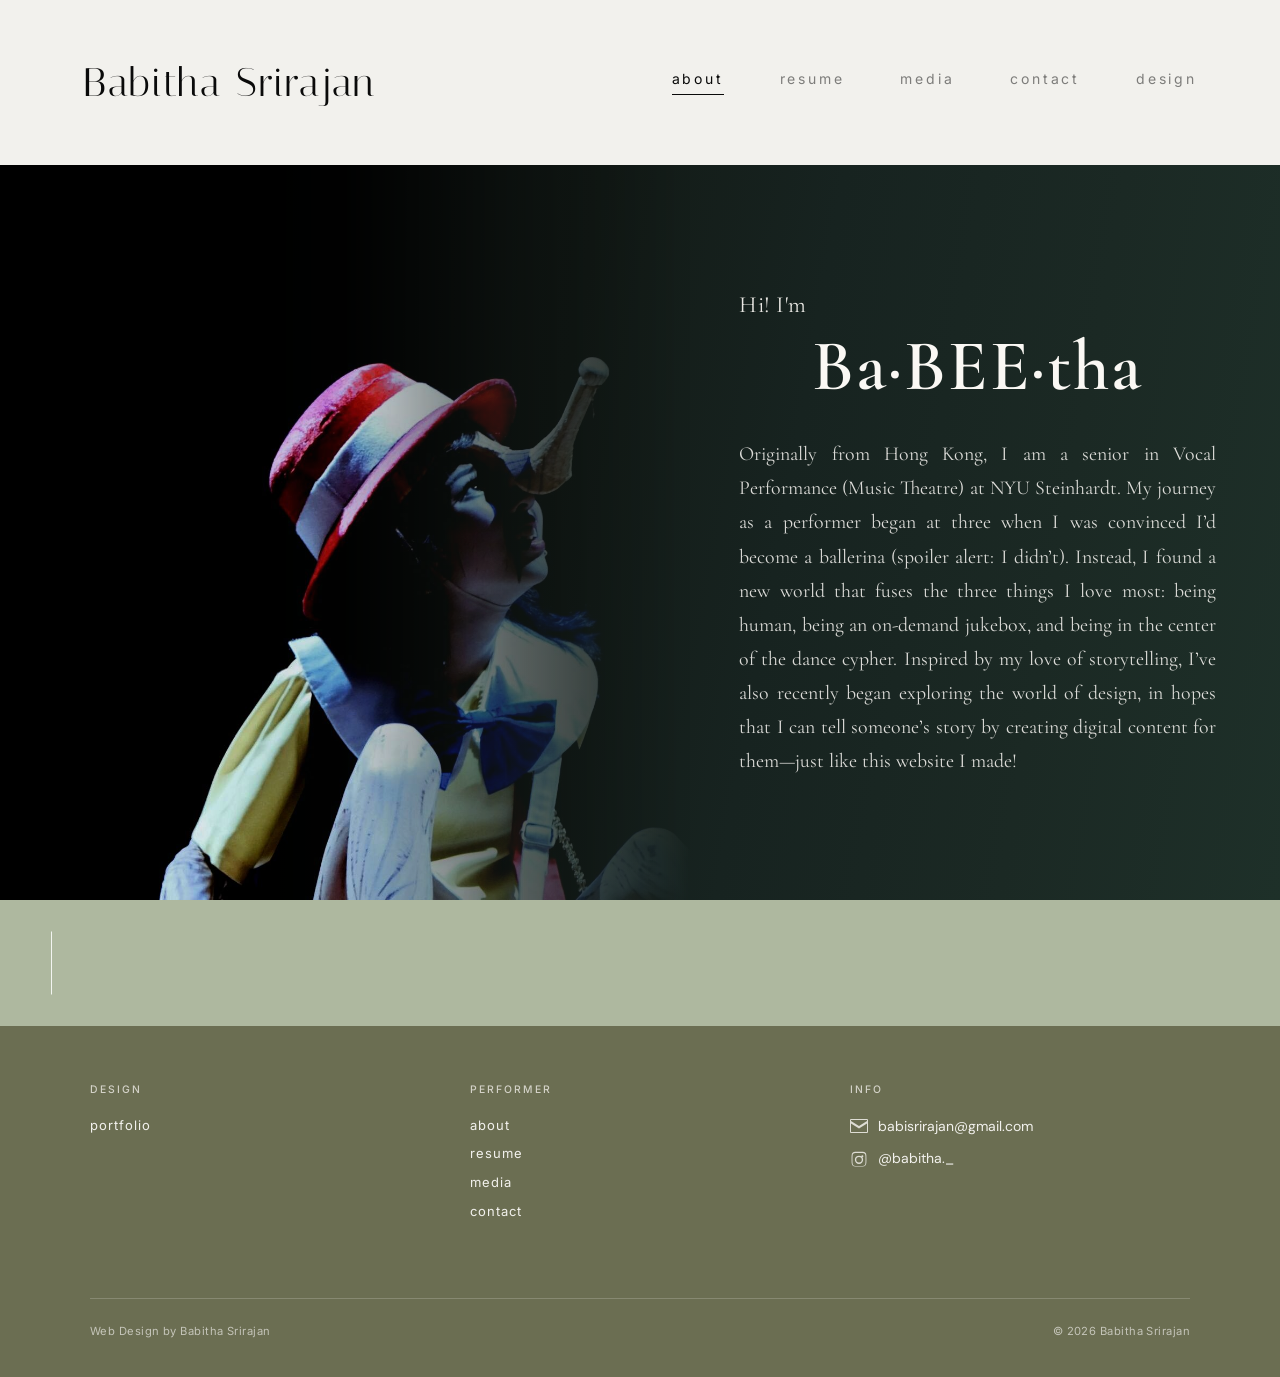
==== about.html @ 876d9d2a "Initial commit: portfolio site (HTML, CSS, assets)" ====
<!DOCTYPE html>
<html lang="en">
  <head>
    <meta charset="utf-8" />
    <meta name="viewport" content="width=device-width, initial-scale=1" />
    <title>About — Babitha Srirajan</title>
    <link rel="preconnect" href="https://fonts.googleapis.com" />
    <link rel="preconnect" href="https://fonts.gstatic.com" crossorigin />
    <link
      href="https://fonts.googleapis.com/css2?family=Cormorant+Garamond:ital,wght@0,300;0,400;0,600;1,400&family=DM+Sans:ital,wght@0,400;0,500;1,400&family=Inter:wght@400;500&family=Italiana&display=swap"
      rel="stylesheet"
    />
    <link rel="stylesheet" href="css/styles.css" />
    <link rel="stylesheet" href="css/about.css" />
  </head>
  <body class="page-about">
    <header class="site-header">
      <div class="site-header-inner">
        <a class="logo" href="index.html">Babitha Srirajan</a>
        <button
          type="button"
          class="nav-toggle"
          data-nav-toggle
          aria-expanded="false"
          aria-label="Open menu"
        >
          Menu
        </button>
        <nav class="nav-main" data-nav aria-label="Primary">
          <a class="is-active" href="about.html">about</a>
          <a href="resume.html">resume</a>
          <a href="gallery.html">media</a>
          <a href="contact.html">contact</a>
          <a href="portfolio.html">design</a>
        </nav>
      </div>
    </header>

    <main>
      <section class="about-hero" aria-labelledby="about-hero-name">
        <div class="about-hero-media">
          <img
            src="pinocchio.jpeg"
            width="1200"
            height="1600"
            alt="Babitha Srirajan in costume on stage"
          />
        </div>
        <div class="about-hero-copy">
          <p class="about-hero-kicker">Hi! I'm</p>
          <h1 class="about-hero-name" id="about-hero-name">Ba·BEE·tha</h1>
          <div class="about-hero-body">
            <p>
              Originally from Hong Kong, I am a senior in Vocal Performance (Music Theatre) at NYU
              Steinhardt. My journey as a performer began at three when I was convinced I’d become a
              ballerina (spoiler alert: I didn’t). Instead, I found a new world that fuses the three
              things I love most: being human, being an on-demand jukebox, and being in the center of
              the dance cypher. Inspired by my love
              of storytelling, I’ve also recently began exploring the world of design, in hopes that I
              can tell someone’s story by creating digital content for them—just like this website I
              made!
            </p>
          </div>
        </div>
      </section>
      <div class="about-spacer" aria-hidden="true"></div>
    </main>

    <footer class="site-footer">
      <div class="container home-footer-grid">
        <div class="home-footer-col">
          <h3 class="home-footer-heading">Design</h3>
          <a class="home-footer-link" href="portfolio.html">portfolio</a>
        </div>
        <div class="home-footer-col">
          <h3 class="home-footer-heading">Performer</h3>
          <nav class="home-footer-nav" aria-label="Footer">
            <a href="about.html">about</a>
            <a href="resume.html">resume</a>
            <a href="gallery.html">media</a>
            <a href="contact.html">contact</a>
          </nav>
        </div>
        <div class="home-footer-col">
          <h3 class="home-footer-heading">Info</h3>
          <p class="home-footer-line">
            <svg
              class="home-footer-icon"
              width="18"
              height="14"
              viewBox="0 0 18 14"
              aria-hidden="true"
            >
              <path
                fill="currentColor"
                d="M1 0h16a1 1 0 0 1 1 1v12a1 1 0 0 1-1 1H1a1 1 0 0 1-1-1V1a1 1 0 0 1 1-1zm0 2 8 5 8-5V1H1v1zm0 2.5V13h16V4.5l-8 5-8-5z"
              />
            </svg>
            <a href="mailto:babisrirajan@gmail.com">babisrirajan@gmail.com</a>
          </p>
          <p class="home-footer-line">
            <svg
              class="home-footer-icon"
              width="18"
              height="18"
              viewBox="0 0 24 24"
              aria-hidden="true"
            >
              <path
                fill="currentColor"
                d="M12 2.2c3.2 0 3.6 0 4.9.1 3.3.1 4.8 1.7 4.9 4.9 0 1.3.1 1.7.1 4.9s0 3.6-.1 4.9c-.1 3.2-1.7 4.8-4.9 4.9-1.3.1-1.7.1-4.9.1s-3.6 0-4.9-.1c-3.3-.1-4.8-1.7-4.9-4.9 0-1.3-.1-1.7-.1-4.9s0-3.6.1-4.9c.1-3.3 1.7-4.8 4.9-4.9 1.3-.1 1.7-.1 4.9-.1zm0 1.8c-3.1 0-3.5 0-4.7.1-2.7.1-3.8 1.2-3.9 3.9 0 1.2-.1 1.6-.1 4.7s0 3.5.1 4.7c.1 2.7 1.2 3.8 3.9 3.9 1.2 0 1.6.1 4.7.1s3.5 0 4.7-.1c2.7-.1 3.8-1.2 3.9-3.9 0-1.2.1-1.6.1-4.7s0-3.5-.1-4.7c-.1-2.7-1.2-3.8-3.9-3.9-1.2-.1-1.6-.1-4.7-.1zm0 3.5a5.5 5.5 0 1 1 0 11 5.5 5.5 0 0 1 0-11zm0 1.8a3.7 3.7 0 1 0 0 7.4 3.7 3.7 0 0 0 0-7.4zm5.8-.9a1.3 1.3 0 1 1-2.6 0 1.3 1.3 0 0 1 2.6 0z"
              />
            </svg>
            <a href="https://instagram.com/babitha._" rel="noopener noreferrer">@babitha._</a>
          </p>
        </div>
        <div class="home-footer-bottom">
          <span>Web Design by Babitha Srirajan</span>
          <span>© 2026 Babitha Srirajan</span>
        </div>
      </div>
    </footer>

    <script src="js/main.js"></script>
  </body>
</html>
---- css/styles.css ----
/* Babitha Srirajan — portfolio recreation */

:root {
  --bg: #0c0c0c;
  --bg-elevated: #141414;
  --text: #f0ebe4;
  --text-muted: #9a948a;
  --accent: #c4a574;
  --accent-soft: rgba(196, 165, 116, 0.15);
  --border: rgba(240, 235, 228, 0.12);
  --font-display: "Cormorant Garamond", Georgia, serif;
  --font-body: "DM Sans", system-ui, sans-serif;
  --space: clamp(1rem, 4vw, 2.5rem);
  --max: 1100px;
}

*,
*::before,
*::after {
  box-sizing: border-box;
}

html {
  scroll-behavior: smooth;
}

body {
  margin: 0;
  min-height: 100vh;
  background: var(--bg);
  color: var(--text);
  font-family: var(--font-body);
  font-size: 1rem;
  line-height: 1.6;
  -webkit-font-smoothing: antialiased;
}

a {
  color: var(--accent);
  text-decoration: none;
  transition: color 0.2s ease, opacity 0.2s ease;
}

a:hover {
  color: var(--text);
}

img {
  max-width: 100%;
  height: auto;
  display: block;
}

/* ---------- Layout ---------- */

.site-header {
  position: relative;
  z-index: 100;
  padding: 1.25rem var(--space);
  background: linear-gradient(to bottom, var(--bg) 0%, transparent 100%);
  pointer-events: none;
}

.site-header-inner {
  max-width: var(--max);
  margin: 0 auto;
  display: flex;
  align-items: center;
  justify-content: space-between;
  pointer-events: auto;
}

.logo {
  font-family: var(--font-display);
  font-size: 1.1rem;
  font-weight: 600;
  letter-spacing: 0.2em;
  text-transform: uppercase;
  color: var(--text);
}

.logo:hover {
  color: var(--accent);
}

.nav-main {
  display: flex;
  align-items: center;
  gap: 1.75rem;
}

.nav-main a {
  font-size: 0.78rem;
  letter-spacing: 0.14em;
  text-transform: uppercase;
  color: var(--text-muted);
}

.nav-main a:hover,
.nav-main a.is-active {
  color: var(--text);
}

.nav-toggle {
  display: none;
  background: none;
  border: 1px solid var(--border);
  color: var(--text);
  padding: 0.5rem 0.75rem;
  font-family: var(--font-body);
  font-size: 0.7rem;
  letter-spacing: 0.1em;
  text-transform: uppercase;
  cursor: pointer;
}

main {
  padding-top: 2.5rem;
  padding-bottom: 4rem;
}

.container {
  width: min(100% - 2 * var(--space), var(--max));
  margin-inline: auto;
}

/* ---------- Hero (home) ---------- */

.hero {
  min-height: calc(100vh - 6rem);
  display: flex;
  flex-direction: column;
  justify-content: center;
  padding-block: 3rem 4rem;
}

.hero-name {
  font-family: var(--font-display);
  font-weight: 400;
  line-height: 0.95;
  letter-spacing: 0.02em;
}

.hero-name .line1 {
  display: block;
  font-size: clamp(3rem, 12vw, 7.5rem);
  font-weight: 300;
}

.hero-name .line2 {
  display: block;
  font-size: clamp(3rem, 12vw, 7.5rem);
  font-weight: 600;
  margin-top: 0.05em;
}

.hero-tagline {
  margin-top: 2rem;
  font-size: 0.85rem;
  letter-spacing: 0.25em;
  text-transform: uppercase;
  color: var(--text-muted);
}

/* ---------- Sections ---------- */

.section {
  margin-top: 5rem;
}

.section-title {
  font-family: var(--font-display);
  font-size: clamp(2rem, 5vw, 3rem);
  font-weight: 400;
  margin: 0 0 1.5rem;
}

.section-lead {
  color: var(--text-muted);
  max-width: 52ch;
  font-size: 1.05rem;
}

/* ---------- Connect form ---------- */

.connect-block {
  margin-top: 4rem;
  padding: 2.5rem;
  background: var(--bg-elevated);
  border: 1px solid var(--border);
  border-radius: 2px;
}

.connect-block h2 {
  font-family: var(--font-display);
  font-size: clamp(1.75rem, 4vw, 2.5rem);
  font-weight: 400;
  margin: 0 0 1.5rem;
}

.form-grid {
  display: grid;
  gap: 1rem;
}

.form-grid input,
.form-grid textarea {
  width: 100%;
  padding: 0.85rem 1rem;
  background: var(--bg);
  border: 1px solid var(--border);
  color: var(--text);
  font-family: var(--font-body);
  font-size: 0.95rem;
}

.form-grid input:focus,
.form-grid textarea:focus {
  outline: none;
  border-color: var(--accent);
}

.form-grid textarea {
  min-height: 120px;
  resize: vertical;
}

.btn {
  display: inline-block;
  padding: 0.9rem 2rem;
  background: transparent;
  border: 1px solid var(--accent);
  color: var(--accent);
  font-family: var(--font-body);
  font-size: 0.75rem;
  letter-spacing: 0.2em;
  text-transform: uppercase;
  cursor: pointer;
  transition: background 0.2s, color 0.2s;
}

.btn:hover {
  background: var(--accent);
  color: var(--bg);
}

.form-thanks {
  display: none;
  margin-top: 1rem;
  font-family: var(--font-display);
  font-size: 1.35rem;
  color: var(--accent);
}

.form-thanks.is-visible {
  display: block;
}

/* ---------- Gallery ---------- */

.gallery-intro {
  margin-bottom: 3rem;
}

.gallery-intro .section-title {
  margin-bottom: 1rem;
}

.gallery-section {
  margin-top: 4rem;
}

.gallery-section h2 {
  font-family: var(--font-display);
  font-size: 1.5rem;
  font-weight: 400;
  letter-spacing: 0.15em;
  text-transform: uppercase;
  margin: 0 0 1.25rem;
  color: var(--accent);
}

.gallery-grid {
  display: grid;
  grid-template-columns: repeat(auto-fill, minmax(260px, 1fr));
  gap: 1rem;
}

.gallery-item {
  aspect-ratio: 3 / 4;
  background: var(--bg-elevated);
  border: 1px solid var(--border);
  overflow: hidden;
  position: relative;
}

.gallery-item img {
  width: 100%;
  height: 100%;
  object-fit: cover;
  opacity: 0.9;
  transition: opacity 0.3s, transform 0.4s ease;
}

.gallery-item:hover img {
  opacity: 1;
  transform: scale(1.03);
}

/* ---------- Portfolio ---------- */

.portfolio-lead {
  font-size: 0.85rem;
  letter-spacing: 0.35em;
  text-transform: uppercase;
  color: var(--text-muted);
  margin-bottom: 2rem;
}

.project-list {
  display: flex;
  flex-direction: column;
  gap: 3rem;
}

.project-card {
  display: grid;
  gap: 1.5rem;
  padding-bottom: 3rem;
  border-bottom: 1px solid var(--border);
}

@media (min-width: 800px) {
  .project-card {
    grid-template-columns: 1.1fr 1fr;
    align-items: start;
  }
}

.project-visual {
  aspect-ratio: 16 / 10;
  background: linear-gradient(145deg, var(--bg-elevated), #1a1816);
  border: 1px solid var(--border);
}

.project-card h2 {
  font-family: var(--font-display);
  font-size: clamp(1.5rem, 3vw, 2rem);
  font-weight: 400;
  margin: 0;
  line-height: 1.25;
}

.project-card p {
  margin: 0.75rem 0 0;
  color: var(--text-muted);
  font-size: 0.95rem;
}

/* ---------- Footer ---------- */

.site-footer {
  margin-top: 5rem;
  padding: 3rem var(--space);
  border-top: 1px solid var(--border);
}

.footer-tags {
  display: flex;
  flex-wrap: wrap;
  gap: 0.75rem 1.5rem;
  margin-bottom: 2rem;
}

.footer-tags span {
  font-family: var(--font-display);
  font-size: 1.15rem;
  color: var(--text-muted);
}

.footer-tags span strong {
  color: var(--text);
  font-weight: 500;
}

.footer-contact {
  font-size: 0.95rem;
}

.footer-contact p {
  margin: 0.35rem 0;
}

.footer-meta {
  margin-top: 2rem;
  padding-top: 2rem;
  border-top: 1px solid var(--border);
  font-size: 0.8rem;
  color: var(--text-muted);
  display: flex;
  flex-wrap: wrap;
  gap: 1rem;
  justify-content: space-between;
  align-items: center;
}

.footer-nav {
  display: flex;
  flex-wrap: wrap;
  gap: 1rem 1.5rem;
}

.footer-nav a {
  font-size: 0.72rem;
  letter-spacing: 0.12em;
  text-transform: uppercase;
  color: var(--text-muted);
}

.footer-nav a:hover {
  color: var(--text);
}

/* ---------- Mobile nav ---------- */

@media (max-width: 900px) {
  .nav-toggle {
    display: block;
  }

  .nav-main {
    position: absolute;
    z-index: 101;
    top: 0;
    right: 0;
    width: min(280px, 85vw);
    height: 100vh;
    min-height: 100vh;
    background: var(--bg);
    border-left: 1px solid var(--border);
    flex-direction: column;
    align-items: flex-start;
    padding: 5rem 1.5rem 2rem;
    gap: 1.25rem;
    transform: translateX(100%);
    transition: transform 0.3s ease;
    pointer-events: none;
  }

  .nav-main.is-open {
    transform: translateX(0);
    pointer-events: auto;
  }

  .nav-main a {
    font-size: 0.85rem;
  }
}

body.nav-open {
  overflow: hidden;
}
---- css/about.css ----
/* About page — mockup: cream header, dark split hero, sage band, olive footer */

body.page-about {
  --about-cream: #f2f1ed;
  --about-sage: #aeb89f;
  --about-olive: #6b6e52;
  --about-olive-deep: #5c5f47;
  /* Hero ombre — shared seam tone + green-gray stops (opaque copy column only) */
  --about-hero-seam: #101513;
  --about-ombre-b: #101513;
  --about-ombre-c: #131b17;
  --about-ombre-d: #172320;
  --about-ombre-e: #1b2924;
  --about-ombre-f: #1e3029;
  --about-header-h: 165px;
  background: var(--about-cream);
  color: #0a0a0a;
}

body.page-about a {
  color: inherit;
}

body.page-about main {
  padding-top: 0;
  padding-bottom: 0;
}

/* ---------- Header — mock: full-width cream bar, serif name, Inter nav, active rule ---------- */

body.page-about .site-header {
  position: relative;
  z-index: 100;
  height: var(--about-header-h);
  min-height: var(--about-header-h);
  padding: 0;
  box-sizing: border-box;
  background: var(--about-cream);
  border-bottom: none;
  pointer-events: none;
}

body.page-about .site-header-inner {
  max-width: none;
  width: 100%;
  height: 100%;
  margin: 0 auto;
  padding-inline: clamp(2rem, 6.5vw, 5.75rem);
  display: flex;
  align-items: center;
  justify-content: space-between;
  pointer-events: auto;
}

/* Logo — Italiana 40px / 400 (mock) */
body.page-about .logo {
  font-family: "Italiana", Georgia, serif;
  font-size: 40px;
  font-weight: 400;
  font-style: normal;
  letter-spacing: 0.04em;
  text-transform: none;
  line-height: 1;
  color: #0a0a0a;
  text-decoration: none;
  transition: opacity 0s;
}

body.page-about .logo:hover {
  color: #0a0a0a;
  opacity: 0.5;
}

/* Nav: Inter, small lowercase + tracking (matches hero nav mock) */
body.page-about .nav-main {
  display: flex;
  align-items: center;
  gap: clamp(2rem, 4.5vw, 3.5rem);
}

body.page-about .nav-main a {
  display: inline-block;
  opacity: 1;
  font-family: "Inter", system-ui, -apple-system, sans-serif;
  font-size: 14px;
  font-weight: 400;
  font-style: normal;
  letter-spacing: 0.2em;
  text-transform: lowercase;
  line-height: 1.35;
  color: rgba(10, 10, 10, 0.5);
  text-decoration: none;
  padding-bottom: 0.35em;
  border-bottom: 1px solid transparent;
  transition: color 0.2s ease, border-color 0.2s ease;
  -webkit-font-smoothing: antialiased;
  -moz-osx-font-smoothing: grayscale;
  font-feature-settings: "kern" 1, "liga" 1;
}

body.page-about .nav-main a:hover:not(.is-active),
body.page-about .nav-main a:focus-visible:not(.is-active) {
  opacity: 1;
  color: #0a0a0a;
  border-bottom-color: transparent;
}

body.page-about .nav-main a.is-active {
  opacity: 1;
  color: #0a0a0a;
  border-bottom-color: #0a0a0a;
}

body.page-about .nav-main a.is-active:hover,
body.page-about .nav-main a.is-active:focus-visible {
  opacity: 1;
  color: #0a0a0a;
  border-bottom-color: #0a0a0a;
}

body.page-about .nav-main a:focus-visible {
  outline: none;
}

body.page-about .nav-toggle {
  font-family: "Inter", system-ui, sans-serif;
  font-size: 0.65rem;
  font-weight: 400;
  letter-spacing: 0.18em;
  text-transform: lowercase;
  color: rgba(10, 10, 10, 0.65);
  border: 1px solid rgba(10, 10, 10, 0.22);
  background: transparent;
  transition: color 0.2s ease, border-color 0.2s ease, opacity 0.2s ease;
}

body.page-about .nav-toggle:hover {
  color: #0a0a0a;
  border-color: rgba(10, 10, 10, 0.4);
}

/* ---------- Hero: image | copy on charcoal ---------- */

.about-hero {
  display: grid;
  grid-template-columns: minmax(0, 0.54fr) minmax(0, 0.46fr);
  gap: 0;
  align-items: stretch;
  min-height: max(520px, calc(100vh - var(--about-header-h)));
  width: 100%;
  max-width: 100%;
  overflow: hidden;
  background: linear-gradient(
    100deg,
    var(--about-hero-seam) 0%,
    var(--about-hero-seam) 17%,
    var(--about-ombre-c) 43%,
    var(--about-ombre-d) 60%,
    var(--about-ombre-e) 80%,
    var(--about-ombre-f) 100%
  );
}

.about-hero-media {
  position: relative;
  min-height: 280px;
  background: transparent;
}

/* Mask fades the photo into the same gradient behind the hero (not a color overlay). */
.about-hero-media img {
  width: 100%;
  height: 100%;
  min-height: inherit;
  object-fit: cover;
  object-position: center 22%;
  display: block;
  -webkit-mask-image: linear-gradient(
    90deg,
    #000 0%,
    #000 32%,
    rgba(0, 0, 0, 0.92) 50%,
    rgba(0, 0, 0, 0.35) 74%,
    transparent 100%
  );
  mask-image: linear-gradient(
    90deg,
    #000 0%,
    #000 32%,
    rgba(0, 0, 0, 0.92) 50%,
    rgba(0, 0, 0, 0.35) 74%,
    transparent 100%
  );
  -webkit-mask-size: 100% 100%;
  mask-size: 100% 100%;
  -webkit-mask-repeat: no-repeat;
  mask-repeat: no-repeat;
}

.about-hero-copy {
  --about-hero-text-width: min(100%, 58ch);
  display: flex;
  flex-direction: column;
  justify-content: center;
  align-items: center;
  padding: clamp(2rem, 5vw, 4rem) clamp(1.75rem, 5vw, 4rem) clamp(2rem, 5vw, 4rem)
    clamp(1.65rem, 4.5vw, 3rem);
  position: relative;
  z-index: 1;
  min-width: 0;
  background: transparent;
  color: rgba(245, 243, 239, 0.95);
}

.about-hero-kicker {
  width: var(--about-hero-text-width);
  font-family: "Cormorant Garamond", Georgia, serif;
  font-size: clamp(1.15rem, 2.2vw, 1.45rem);
  font-weight: 400;
  margin: 0 0 0.35rem;
  letter-spacing: 0.02em;
  text-align: left;
}

.about-hero-name {
  width: var(--about-hero-text-width);
  font-family: "Cormorant Garamond", Georgia, serif;
  font-size: clamp(2.75rem, 7vw, 4.5rem);
  font-weight: 600;
  line-height: 1.05;
  margin: 0 0 clamp(1.55rem, 3.6vh, 2.45rem);
  letter-spacing: 0.03em;
  color: #faf8f4;
  font-style: normal;
  text-align: center;
}

.about-hero-body {
  width: var(--about-hero-text-width);
  font-family: "Cormorant Garamond", Georgia, serif;
  font-size: clamp(1.08rem, 1.55vw, 1.28rem);
  font-weight: 400;
  line-height: 1.72;
  color: rgba(245, 243, 239, 0.88);
  text-align: justify;
  text-wrap: pretty;
}

.about-hero-body p {
  margin: 0;
}

/* ---------- Sage spacer + accent line ---------- */

.about-spacer {
  position: relative;
  min-height: clamp(5.5rem, 14vh, 10rem);
  background: var(--about-sage);
}

.about-spacer::before {
  content: "";
  position: absolute;
  left: clamp(1.25rem, 4vw, 3.25rem);
  top: 50%;
  transform: translateY(-50%);
  width: 1px;
  height: 50%;
  min-height: 2.5rem;
  background: rgba(255, 255, 255, 0.85);
}

/* ---------- Footer (match home olive layout) ---------- */

body.page-about .site-footer {
  margin-top: 0;
  border-top: none;
  background: var(--about-olive);
  color: rgba(245, 243, 239, 0.92);
  padding: clamp(2.5rem, 5vw, 3.5rem) 0 clamp(1.75rem, 3vw, 2.25rem);
}

body.page-about .home-footer-grid {
  display: grid;
  grid-template-columns: 1fr 1fr 1fr;
  gap: 2rem 2.5rem;
  align-items: start;
}

body.page-about .home-footer-heading {
  font-family: "Inter", system-ui, sans-serif;
  font-size: 0.65rem;
  font-weight: 500;
  letter-spacing: 0.2em;
  text-transform: uppercase;
  margin: 0 0 1rem;
  color: rgba(245, 243, 239, 0.75);
}

body.page-about .home-footer-link,
body.page-about .home-footer-nav a {
  display: block;
  font-family: "Inter", system-ui, sans-serif;
  font-size: 0.8125rem;
  letter-spacing: 0.08em;
  text-transform: lowercase;
  color: var(--about-cream);
  text-decoration: none;
  margin-bottom: 0.5rem;
}

body.page-about .home-footer-nav a:last-child {
  margin-bottom: 0;
}

body.page-about .home-footer-link:hover,
body.page-about .home-footer-nav a:hover {
  opacity: 0.75;
  color: var(--about-cream);
}

body.page-about .home-footer-line {
  display: flex;
  align-items: center;
  gap: 0.6rem;
  margin: 0 0 0.65rem;
  font-size: 0.875rem;
}

body.page-about .home-footer-line:last-child {
  margin-bottom: 0;
}

body.page-about .home-footer-icon {
  flex-shrink: 0;
  opacity: 0.9;
}

body.page-about .home-footer-line a {
  color: var(--about-cream);
  text-decoration: none;
}

body.page-about .home-footer-line a:hover {
  opacity: 0.8;
}

body.page-about .home-footer-bottom {
  grid-column: 1 / -1;
  display: flex;
  flex-wrap: wrap;
  justify-content: space-between;
  align-items: center;
  gap: 1rem;
  margin-top: clamp(2rem, 4vw, 2.75rem);
  padding-top: 1.5rem;
  border-top: 1px solid rgba(245, 243, 239, 0.2);
  font-family: "Inter", system-ui, sans-serif;
  font-size: 0.7rem;
  letter-spacing: 0.04em;
  color: rgba(245, 243, 239, 0.65);
}

@media (max-width: 900px) {
  body.page-about .site-header-inner {
    padding-inline: clamp(1.25rem, 4vw, 2rem);
  }

  body.page-about .nav-main {
    flex-direction: column;
    align-items: flex-start;
    gap: 1.65rem;
    background: var(--about-cream);
    border-left: 1px solid rgba(10, 10, 10, 0.1);
    padding: 5rem 1.75rem 2.5rem;
  }

  body.page-about .nav-main a {
    opacity: 1;
    color: rgba(10, 10, 10, 0.5);
    font-size: 14px;
    letter-spacing: 0.2em;
    padding-bottom: 0.4em;
  }

  body.page-about .nav-main a:hover:not(.is-active),
  body.page-about .nav-main a:focus-visible:not(.is-active) {
    opacity: 1;
    color: #0a0a0a;
    border-bottom-color: transparent;
  }

  body.page-about .nav-main a.is-active {
    opacity: 1;
    color: #0a0a0a;
    border-bottom-color: #0a0a0a;
  }

  .about-hero {
    grid-template-columns: 1fr;
    min-height: 0;
    background: linear-gradient(
      180deg,
      var(--about-hero-seam) 0%,
      var(--about-hero-seam) 8%,
      var(--about-ombre-c) 38%,
      var(--about-ombre-d) 62%,
      var(--about-ombre-f) 100%
    );
    background-size: 100% 100%;
    background-position: 50% 50%;
  }

  .about-hero-media {
    min-height: min(48vh, 420px);
  }

  .about-hero-media img {
    -webkit-mask-image: linear-gradient(
      180deg,
      #000 0%,
      #000 32%,
      rgba(0, 0, 0, 0.88) 48%,
      rgba(0, 0, 0, 0.28) 78%,
      transparent 100%
    );
    mask-image: linear-gradient(
      180deg,
      #000 0%,
      #000 32%,
      rgba(0, 0, 0, 0.88) 48%,
      rgba(0, 0, 0, 0.28) 78%,
      transparent 100%
    );
  }

  .about-hero-copy {
    padding: clamp(2rem, 6vw, 3rem) clamp(1.25rem, 4vw, 2rem) clamp(2.5rem, 8vw, 3.5rem)
      clamp(2.25rem, 7vw, 3.5rem);
    background: transparent;
  }

  body.page-about .home-footer-grid {
    grid-template-columns: 1fr;
    gap: 2rem;
  }

  body.page-about .home-footer-bottom {
    flex-direction: column;
    align-items: flex-start;
  }
}
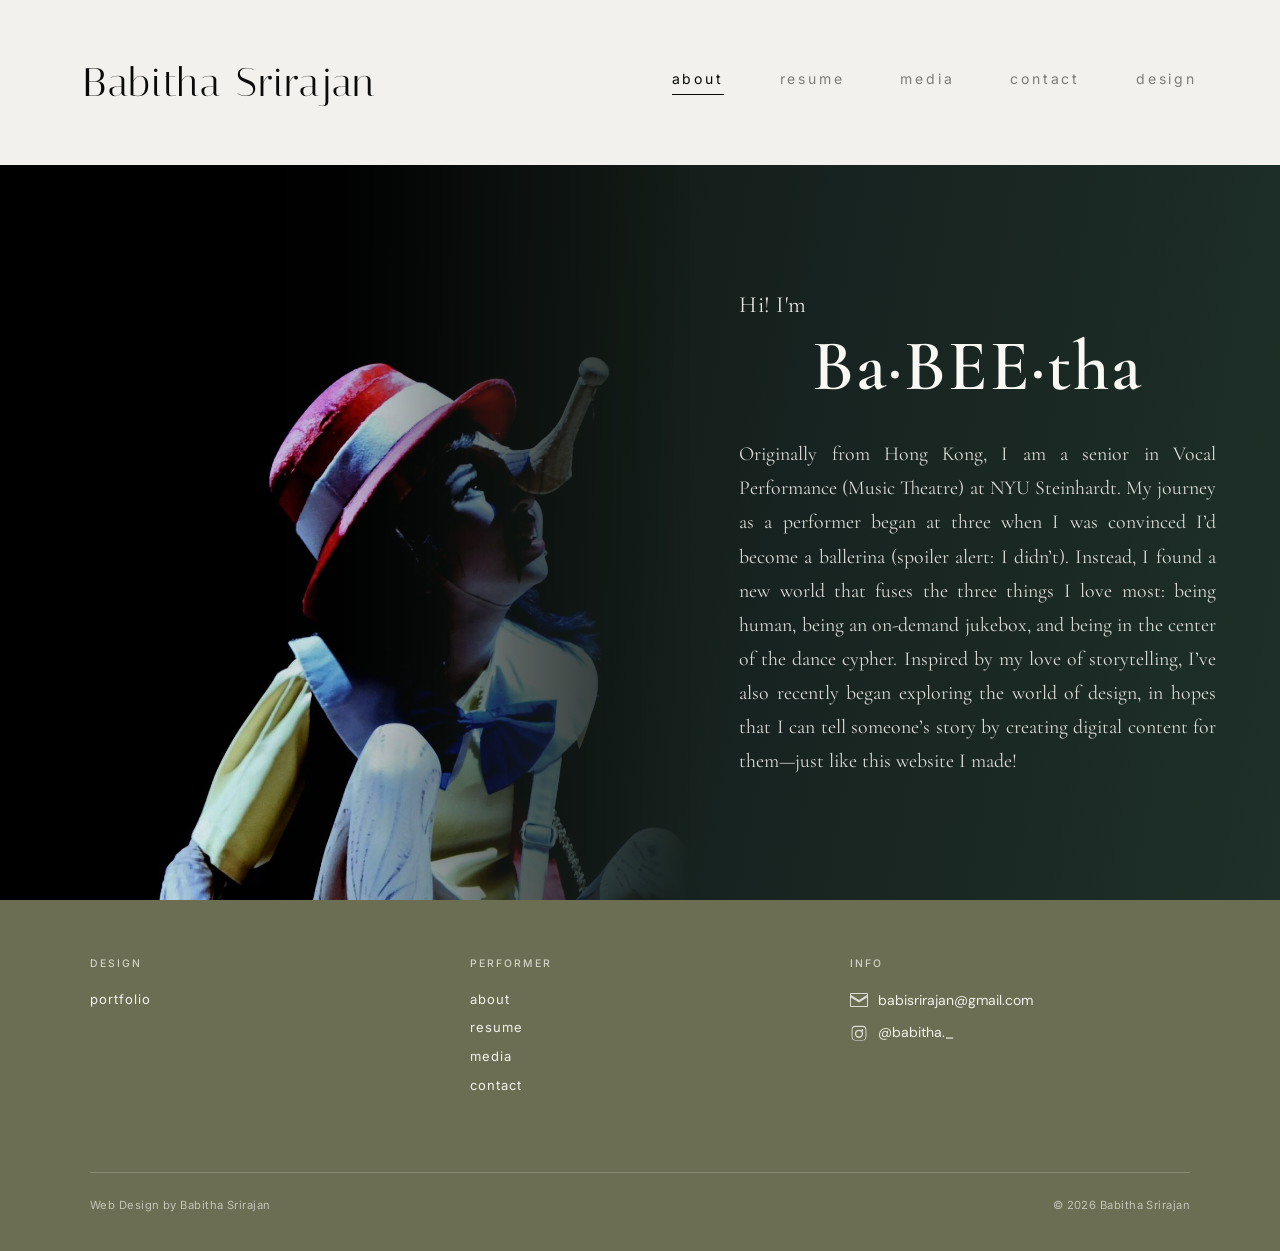
==== commit e3d80940: "Remove about-page spacer strip between hero and footer. Delete the green spacer block and its stylin" ====
--- a/about.html
+++ b/about.html
@@ -29,7 +29,7 @@
         <nav class="nav-main" data-nav aria-label="Primary">
           <a class="is-active" href="about.html">about</a>
           <a href="resume.html">resume</a>
-          <a href="gallery.html">media</a>
+          <a href="media.html">media</a>
           <a href="contact.html">contact</a>
           <a href="portfolio.html">design</a>
         </nav>
@@ -63,7 +63,6 @@
           </div>
         </div>
       </section>
-      <div class="about-spacer" aria-hidden="true"></div>
     </main>
 
     <footer class="site-footer">
@@ -77,7 +76,7 @@
           <nav class="home-footer-nav" aria-label="Footer">
             <a href="about.html">about</a>
             <a href="resume.html">resume</a>
-            <a href="gallery.html">media</a>
+            <a href="media.html">media</a>
             <a href="contact.html">contact</a>
           </nav>
         </div>
--- a/css/about.css
+++ b/css/about.css
@@ -1,8 +1,7 @@
-/* About page — mockup: cream header, dark split hero, sage band, olive footer */
+/* About page — mockup: cream header, dark split hero, olive footer */
 
 body.page-about {
   --about-cream: #f2f1ed;
-  --about-sage: #aeb89f;
   --about-olive: #6b6e52;
   --about-olive-deep: #5c5f47;
   /* Hero ombre — shared seam tone + green-gray stops (opaque copy column only) */
@@ -250,26 +249,6 @@
   margin: 0;
 }
 
-/* ---------- Sage spacer + accent line ---------- */
-
-.about-spacer {
-  position: relative;
-  min-height: clamp(5.5rem, 14vh, 10rem);
-  background: var(--about-sage);
-}
-
-.about-spacer::before {
-  content: "";
-  position: absolute;
-  left: clamp(1.25rem, 4vw, 3.25rem);
-  top: 50%;
-  transform: translateY(-50%);
-  width: 1px;
-  height: 50%;
-  min-height: 2.5rem;
-  background: rgba(255, 255, 255, 0.85);
-}
-
 /* ---------- Footer (match home olive layout) ---------- */
 
 body.page-about .site-footer {
